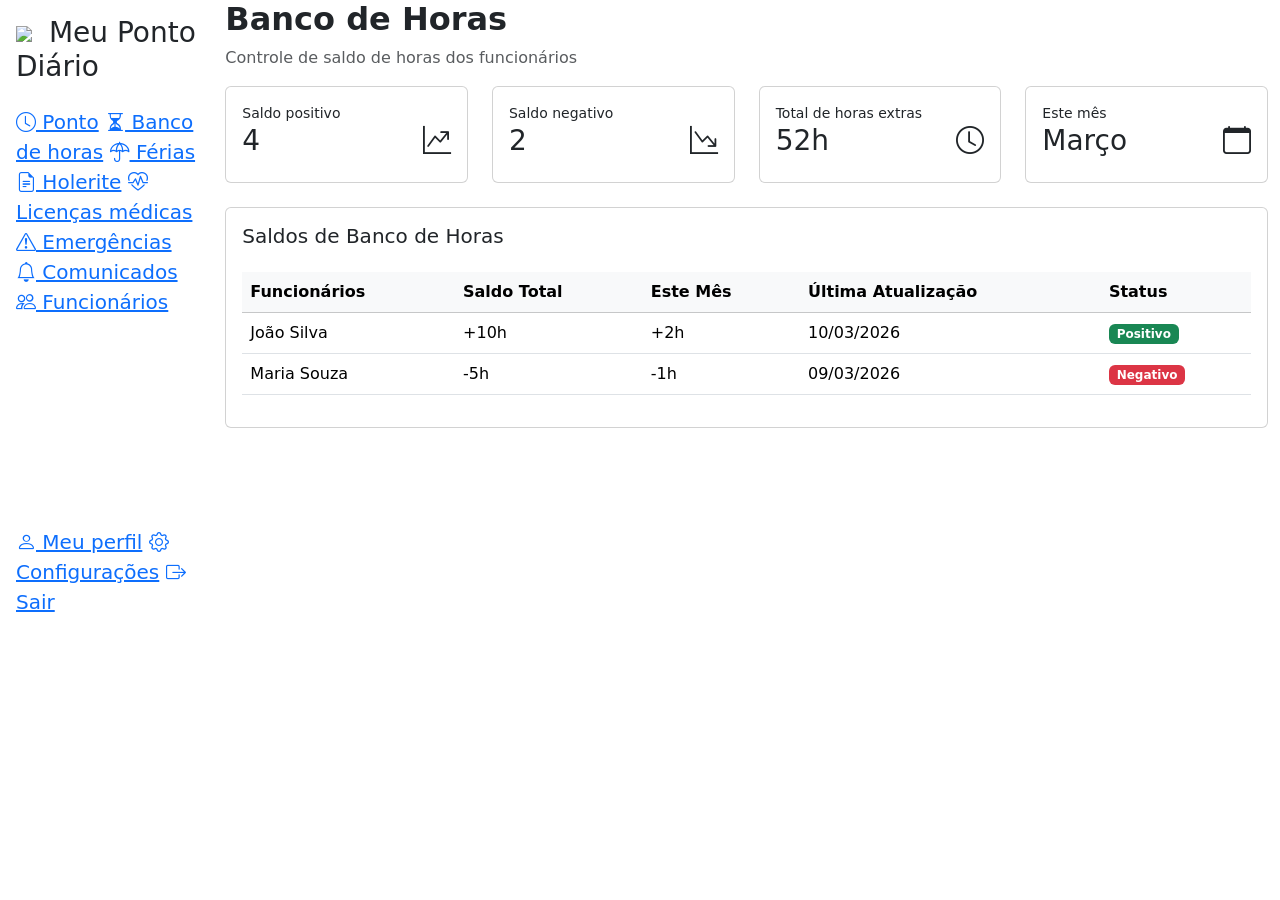
==== banco-horas.html @ 5a6f5ac3 "Add files via upload" ====
<!DOCTYPE html>
<html lang="pt-br">
<head>
    <meta charset="UTF-8">
    <meta name="viewport" content="width=device-width, initial-scale=1">
    <title>Banco de Horas</title>
    <!--css-->
    <link rel="stylesheet" href="css/style.css">
    <!-- Bootstrap -->
    <link href="https://cdn.jsdelivr.net/npm/bootstrap@5.3.3/dist/css/bootstrap.min.css" rel="stylesheet">
    <!-- Icons -->
    <link href="https://cdn.jsdelivr.net/npm/bootstrap-icons/font/bootstrap-icons.css" rel="stylesheet">
</head>
<body>

    <div class="container-fluid">
        <div class="row">
            <!-- Sidebar -->
            <div class="col-md-3 col-lg-2 sidebar p-3 fs-5 ">

            <h5 class="mb-4 fs-3"> <img src="img/logo-branca.png" class="logo-branca me-2"> 
                Meu Ponto Diário</h5>

            <a href="ponto.html"><i class="bi bi-clock"></i> Ponto</a>
            <a href="banco-horas.html"><i class="bi bi-hourglass-split"></i> Banco de horas</a>
            <a href="ferias.html"><i class="bi bi-umbrella"></i> Férias</a>
            <a href="holerite.html"><i class="bi bi-file-earmark-text"></i> Holerite</a>
            <a href="licenca.html"><i class="bi bi-heart-pulse"></i> Licenças médicas</a>
            <a href="emergencias.html"><i class="bi bi-exclamation-triangle"></i> Emergências</a>
            <a href="comunicados.html"><i class="bi bi-bell"></i> Comunicados</a>
            <a href="funcionarios.html"><i class="bi bi-people"></i> Funcionários</a>
            <br><br><br><br><br><br><br><br>
            <a href="pefil.html"><i class="bi bi-person"></i> Meu perfil</a>
            <a href="configuracao.html"><i class="bi bi-gear"></i> Configurações</a>
            <a href="#"><i class="bi bi-box-arrow-right"></i> Sair</a>
            </div>

            <!-- Main Content -->
            <div class="col-md-9 col-lg-10 content">
                <h2 class="fw-bold">Banco de Horas</h2>
                <p class="text-muted">Controle de saldo de horas dos funcionários</p>

                <!-- Cards -->
                <div class="row g-4 mb-4">
                    <div class="col-6 col-md-3">
                        <div class="card card-dashboard p-3 text-start">
                        <small>Saldo positivo</small>
                        <h3 class="d-flex justify-content-between align-items-center">4 <i class="bi bi-graph-up-arrow"></i></h3>
                        </div>
                    </div>

                    <div class="col-6 col-md-3">
                        <div class="card card-dashboard p-3 text-start">
                        <small>Saldo negativo</small>
                        <h3 class="d-flex justify-content-between align-items-center">2 <i class="bi bi-graph-down-arrow"></i></h3>
                        </div>
                    </div>

                    <div class="col-6 col-md-3">
                        <div class="card card-dashboard p-3 text-start">
                        <small>Total de horas extras</small>
                        <h3 class="d-flex justify-content-between align-items-center">52h <i class="bi bi-clock"></i></h3>
                        </div>
                    </div>

                    <div class="col-6 col-md-3">
                        <div class="card card-dashboard p-3 text-start">
                        <small>Este mês</small>
                        <h3 class="d-flex justify-content-between align-items-center">Março <i class="bi bi-calendar"></i></h3>
                        </div>
                    </div>
                </div>

                <!-- Tabela -->
                <div class="card card-dashboard p-3">
                <h5>Saldos de Banco de Horas</h5>

                <div class="table-responsive">
                    <table class="table table-hover mt-3">
                    <thead class="table-light">
                    <tr>
                    <th>Funcionários</th>
                    <th>Saldo Total</th>
                    <th>Este Mês</th>
                    <th>Última Atualização</th>
                    <th>Status</th>
                    </tr>
                    </thead>
                    <tbody>
                    <tr>
                    <td>João Silva</td>
                    <td>+10h</td>
                    <td>+2h</td>
                    <td>10/03/2026</td>
                    <td><span class="badge bg-success">Positivo</span></td>
                    </tr>
                    <tr>
                    <td>Maria Souza</td>
                    <td>-5h</td>
                    <td>-1h</td>
                    <td>09/03/2026</td>
                    <td><span class="badge bg-danger">Negativo</span></td>
                    </tr>
                    </tbody>
                    </table>
                    </div>
                </div>
            </div>
        </div>
    </div>
</body>
</html>
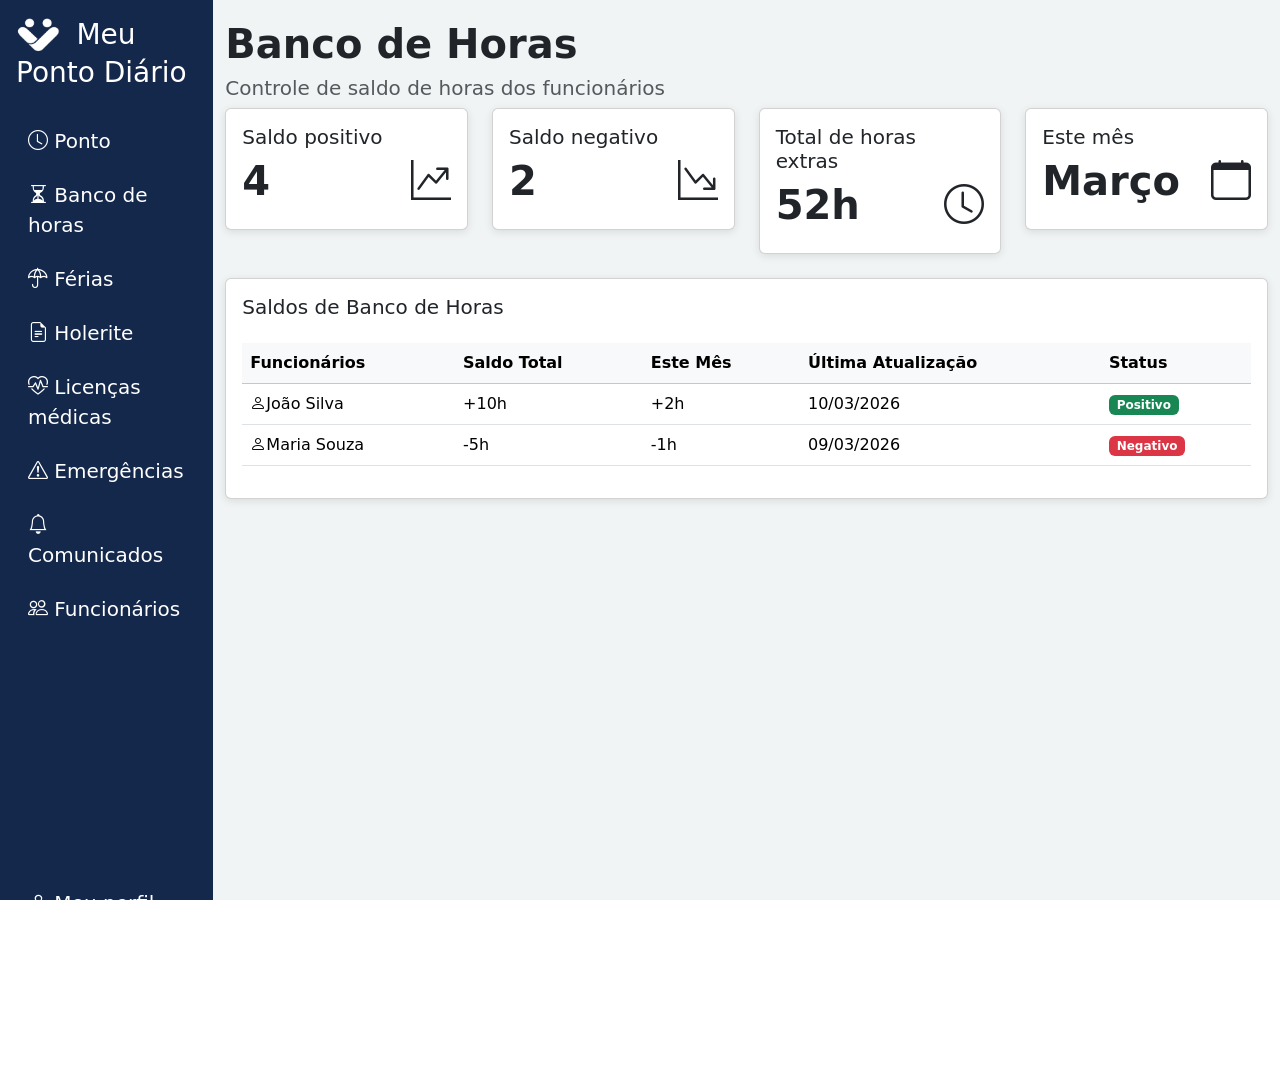
==== commit 468aa901: "atualização e criação da pagina login" ====
--- a/banco-horas.html
+++ b/banco-horas.html
@@ -37,36 +37,36 @@
 
             <!-- Main Content -->
             <div class="col-md-9 col-lg-10 content">
-                <h2 class="fw-bold">Banco de Horas</h2>
-                <p class="text-muted">Controle de saldo de horas dos funcionários</p>
+                <h1 class="fw-bold">Banco de Horas</h1>
+                <h5 class="text-muted">Controle de saldo de horas dos funcionários</h5>
 
                 <!-- Cards -->
                 <div class="row g-4 mb-4">
                     <div class="col-6 col-md-3">
                         <div class="card card-dashboard p-3 text-start">
-                        <small>Saldo positivo</small>
-                        <h3 class="d-flex justify-content-between align-items-center">4 <i class="bi bi-graph-up-arrow"></i></h3>
+                        <h5>Saldo positivo</h5>
+                        <h1 class="fw-bolder d-flex justify-content-between align-items-center">4 <i class="bi bi-graph-up-arrow"></i></h1>
                         </div>
                     </div>
 
                     <div class="col-6 col-md-3">
                         <div class="card card-dashboard p-3 text-start">
-                        <small>Saldo negativo</small>
-                        <h3 class="d-flex justify-content-between align-items-center">2 <i class="bi bi-graph-down-arrow"></i></h3>
+                        <h5>Saldo negativo</h5>
+                        <h1 class="fw-bolder d-flex justify-content-between align-items-center">2 <i class="bi bi-graph-down-arrow"></i></h1>
                         </div>
                     </div>
 
                     <div class="col-6 col-md-3">
                         <div class="card card-dashboard p-3 text-start">
-                        <small>Total de horas extras</small>
-                        <h3 class="d-flex justify-content-between align-items-center">52h <i class="bi bi-clock"></i></h3>
+                        <h5>Total de horas extras</h5>
+                        <h1 class="fw-bolder d-flex justify-content-between align-items-center">52h <i class="bi bi-clock"></i></h1>
                         </div>
                     </div>
 
                     <div class="col-6 col-md-3">
                         <div class="card card-dashboard p-3 text-start">
-                        <small>Este mês</small>
-                        <h3 class="d-flex justify-content-between align-items-center">Março <i class="bi bi-calendar"></i></h3>
+                        <h5>Este mês</h5>
+                        <h1 class="fw-bolder d-flex justify-content-between align-items-center">Março <i class="bi bi-calendar"></i></h1>
                         </div>
                     </div>
                 </div>
@@ -88,14 +88,14 @@
                     </thead>
                     <tbody>
                     <tr>
-                    <td>João Silva</td>
+                    <td class="bi bi-person">João Silva</td>
                     <td>+10h</td>
                     <td>+2h</td>
                     <td>10/03/2026</td>
                     <td><span class="badge bg-success">Positivo</span></td>
                     </tr>
                     <tr>
-                    <td>Maria Souza</td>
+                    <td class="bi bi-person">Maria Souza</td>
                     <td>-5h</td>
                     <td>-1h</td>
                     <td>09/03/2026</td>
--- a/css/style.css
+++ b/css/style.css
@@ -0,0 +1,42 @@
+body {
+background-color: #D6DDDE;
+}
+
+.sidebar {
+height: 100vh;
+background:#14284b;
+color: white;
+}
+
+.logo-branca{
+height:40px;
+width:auto;
+}
+
+.sidebar a {
+color: white;
+text-decoration: none;
+display: block;
+padding: 12px;
+border-radius: 8px;
+}
+
+.sidebar a:hover {
+background: rgba(255,255,255,0.1);
+}
+
+.card-dashboard {
+border-radius: 12px;
+box-shadow: 0 2px 8px rgba(0,0,0,0.1);
+}
+
+.content {
+padding: 20px;
+background-color: #f0f4f5;
+}
+
+@media (max-width: 768px) {
+.sidebar {
+height: auto;
+}
+}
